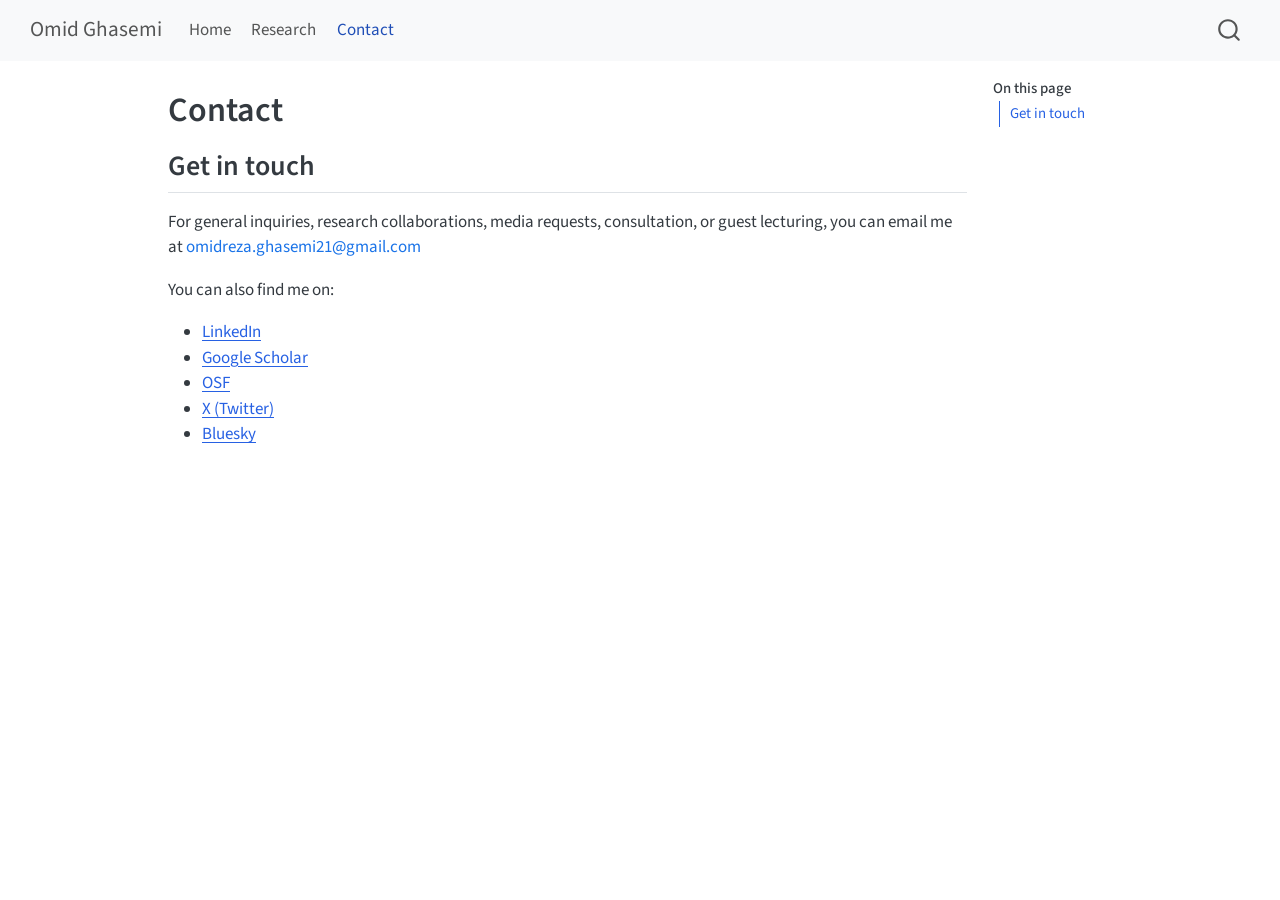
==== docs/contact.html @ 0bf53a9c "more builds" ====
<!DOCTYPE html>
<html xmlns="http://www.w3.org/1999/xhtml" lang="en" xml:lang="en"><head>

<meta charset="utf-8">
<meta name="generator" content="quarto-1.4.555">

<meta name="viewport" content="width=device-width, initial-scale=1.0, user-scalable=yes">


<title>Omid Ghasemi - Contact</title>
<style>
code{white-space: pre-wrap;}
span.smallcaps{font-variant: small-caps;}
div.columns{display: flex; gap: min(4vw, 1.5em);}
div.column{flex: auto; overflow-x: auto;}
div.hanging-indent{margin-left: 1.5em; text-indent: -1.5em;}
ul.task-list{list-style: none;}
ul.task-list li input[type="checkbox"] {
  width: 0.8em;
  margin: 0 0.8em 0.2em -1em; /* quarto-specific, see https://github.com/quarto-dev/quarto-cli/issues/4556 */ 
  vertical-align: middle;
}
</style>


<script src="site_libs/quarto-nav/quarto-nav.js"></script>
<script src="site_libs/quarto-nav/headroom.min.js"></script>
<script src="site_libs/clipboard/clipboard.min.js"></script>
<script src="site_libs/quarto-search/autocomplete.umd.js"></script>
<script src="site_libs/quarto-search/fuse.min.js"></script>
<script src="site_libs/quarto-search/quarto-search.js"></script>
<meta name="quarto:offset" content="./">
<script src="site_libs/quarto-html/quarto.js"></script>
<script src="site_libs/quarto-html/popper.min.js"></script>
<script src="site_libs/quarto-html/tippy.umd.min.js"></script>
<script src="site_libs/quarto-html/anchor.min.js"></script>
<link href="site_libs/quarto-html/tippy.css" rel="stylesheet">
<link href="site_libs/quarto-html/quarto-syntax-highlighting.css" rel="stylesheet" id="quarto-text-highlighting-styles">
<script src="site_libs/bootstrap/bootstrap.min.js"></script>
<link href="site_libs/bootstrap/bootstrap-icons.css" rel="stylesheet">
<link href="site_libs/bootstrap/bootstrap.min.css" rel="stylesheet" id="quarto-bootstrap" data-mode="light">
<script id="quarto-search-options" type="application/json">{
  "location": "navbar",
  "copy-button": false,
  "collapse-after": 3,
  "panel-placement": "end",
  "type": "overlay",
  "limit": 50,
  "keyboard-shortcut": [
    "f",
    "/",
    "s"
  ],
  "show-item-context": false,
  "language": {
    "search-no-results-text": "No results",
    "search-matching-documents-text": "matching documents",
    "search-copy-link-title": "Copy link to search",
    "search-hide-matches-text": "Hide additional matches",
    "search-more-match-text": "more match in this document",
    "search-more-matches-text": "more matches in this document",
    "search-clear-button-title": "Clear",
    "search-text-placeholder": "",
    "search-detached-cancel-button-title": "Cancel",
    "search-submit-button-title": "Submit",
    "search-label": "Search"
  }
}</script>


<link rel="stylesheet" href="styles.css">
</head>

<body class="nav-fixed">

<div id="quarto-search-results"></div>
  <header id="quarto-header" class="headroom fixed-top">
    <nav class="navbar navbar-expand-lg " data-bs-theme="dark">
      <div class="navbar-container container-fluid">
      <div class="navbar-brand-container mx-auto">
    <a class="navbar-brand" href="./index.html">
    <span class="navbar-title">Omid Ghasemi</span>
    </a>
  </div>
            <div id="quarto-search" class="" title="Search"></div>
          <button class="navbar-toggler" type="button" data-bs-toggle="collapse" data-bs-target="#navbarCollapse" aria-controls="navbarCollapse" aria-expanded="false" aria-label="Toggle navigation" onclick="if (window.quartoToggleHeadroom) { window.quartoToggleHeadroom(); }">
  <span class="navbar-toggler-icon"></span>
</button>
          <div class="collapse navbar-collapse" id="navbarCollapse">
            <ul class="navbar-nav navbar-nav-scroll me-auto">
  <li class="nav-item">
    <a class="nav-link" href="./index.html"> 
<span class="menu-text">Home</span></a>
  </li>  
  <li class="nav-item">
    <a class="nav-link" href="./research.html"> 
<span class="menu-text">Research</span></a>
  </li>  
  <li class="nav-item">
    <a class="nav-link active" href="./contact.html" aria-current="page"> 
<span class="menu-text">Contact</span></a>
  </li>  
</ul>
          </div> <!-- /navcollapse -->
          <div class="quarto-navbar-tools">
</div>
      </div> <!-- /container-fluid -->
    </nav>
</header>
<!-- content -->
<div id="quarto-content" class="quarto-container page-columns page-rows-contents page-layout-article page-navbar">
<!-- sidebar -->
<!-- margin-sidebar -->
    <div id="quarto-margin-sidebar" class="sidebar margin-sidebar">
        <nav id="TOC" role="doc-toc" class="toc-active">
    <h2 id="toc-title">On this page</h2>
   
  <ul>
  <li><a href="#get-in-touch" id="toc-get-in-touch" class="nav-link active" data-scroll-target="#get-in-touch">Get in touch</a></li>
  </ul>
</nav>
    </div>
<!-- main -->
<main class="content" id="quarto-document-content">

<header id="title-block-header" class="quarto-title-block default">
<div class="quarto-title">
<h1 class="title">Contact</h1>
</div>



<div class="quarto-title-meta">

    
  
    
  </div>
  


</header>


<section id="get-in-touch" class="level2">
<h2 class="anchored" data-anchor-id="get-in-touch">Get in touch</h2>
<p>For general inquiries, research collaborations, media requests, consultation, or guest lecturing, you can email me at <span class="contact-email"> <a href="mailto:omidreza.ghasemi21@gmail.com" target="_blank"> omidreza.ghasemi21@gmail.com </a> </span></p>
<p>You can also find me on:</p>
<ul>
<li><a href="https://www.linkedin.com/in/omid-ghasemi-a55584338/">LinkedIn</a></li>
<li><a href="https://scholar.google.com.au/citations?user=LyL_5s8AAAAJ&amp;hl=en">Google Scholar</a></li>
<li><a href="https://osf.io/kxf7p/">OSF</a></li>
<li><a href="https://x.com/Omid_Ghasemi21">X (Twitter)</a></li>
<li><a href="https://bsky.app/profile/omidghasemi.bsky.social">Bluesky</a></li>
</ul>


</section>

</main> <!-- /main -->
<script id="quarto-html-after-body" type="application/javascript">
window.document.addEventListener("DOMContentLoaded", function (event) {
  const toggleBodyColorMode = (bsSheetEl) => {
    const mode = bsSheetEl.getAttribute("data-mode");
    const bodyEl = window.document.querySelector("body");
    if (mode === "dark") {
      bodyEl.classList.add("quarto-dark");
      bodyEl.classList.remove("quarto-light");
    } else {
      bodyEl.classList.add("quarto-light");
      bodyEl.classList.remove("quarto-dark");
    }
  }
  const toggleBodyColorPrimary = () => {
    const bsSheetEl = window.document.querySelector("link#quarto-bootstrap");
    if (bsSheetEl) {
      toggleBodyColorMode(bsSheetEl);
    }
  }
  toggleBodyColorPrimary();  
  const icon = "";
  const anchorJS = new window.AnchorJS();
  anchorJS.options = {
    placement: 'right',
    icon: icon
  };
  anchorJS.add('.anchored');
  const isCodeAnnotation = (el) => {
    for (const clz of el.classList) {
      if (clz.startsWith('code-annotation-')) {                     
        return true;
      }
    }
    return false;
  }
  const clipboard = new window.ClipboardJS('.code-copy-button', {
    text: function(trigger) {
      const codeEl = trigger.previousElementSibling.cloneNode(true);
      for (const childEl of codeEl.children) {
        if (isCodeAnnotation(childEl)) {
          childEl.remove();
        }
      }
      return codeEl.innerText;
    }
  });
  clipboard.on('success', function(e) {
    // button target
    const button = e.trigger;
    // don't keep focus
    button.blur();
    // flash "checked"
    button.classList.add('code-copy-button-checked');
    var currentTitle = button.getAttribute("title");
    button.setAttribute("title", "Copied!");
    let tooltip;
    if (window.bootstrap) {
      button.setAttribute("data-bs-toggle", "tooltip");
      button.setAttribute("data-bs-placement", "left");
      button.setAttribute("data-bs-title", "Copied!");
      tooltip = new bootstrap.Tooltip(button, 
        { trigger: "manual", 
          customClass: "code-copy-button-tooltip",
          offset: [0, -8]});
      tooltip.show();    
    }
    setTimeout(function() {
      if (tooltip) {
        tooltip.hide();
        button.removeAttribute("data-bs-title");
        button.removeAttribute("data-bs-toggle");
        button.removeAttribute("data-bs-placement");
      }
      button.setAttribute("title", currentTitle);
      button.classList.remove('code-copy-button-checked');
    }, 1000);
    // clear code selection
    e.clearSelection();
  });
    var localhostRegex = new RegExp(/^(?:http|https):\/\/localhost\:?[0-9]*\//);
    var mailtoRegex = new RegExp(/^mailto:/);
      var filterRegex = new RegExp('/' + window.location.host + '/');
    var isInternal = (href) => {
        return filterRegex.test(href) || localhostRegex.test(href) || mailtoRegex.test(href);
    }
    // Inspect non-navigation links and adorn them if external
 	var links = window.document.querySelectorAll('a[href]:not(.nav-link):not(.navbar-brand):not(.toc-action):not(.sidebar-link):not(.sidebar-item-toggle):not(.pagination-link):not(.no-external):not([aria-hidden]):not(.dropdown-item):not(.quarto-navigation-tool)');
    for (var i=0; i<links.length; i++) {
      const link = links[i];
      if (!isInternal(link.href)) {
        // undo the damage that might have been done by quarto-nav.js in the case of
        // links that we want to consider external
        if (link.dataset.originalHref !== undefined) {
          link.href = link.dataset.originalHref;
        }
      }
    }
  function tippyHover(el, contentFn, onTriggerFn, onUntriggerFn) {
    const config = {
      allowHTML: true,
      maxWidth: 500,
      delay: 100,
      arrow: false,
      appendTo: function(el) {
          return el.parentElement;
      },
      interactive: true,
      interactiveBorder: 10,
      theme: 'quarto',
      placement: 'bottom-start',
    };
    if (contentFn) {
      config.content = contentFn;
    }
    if (onTriggerFn) {
      config.onTrigger = onTriggerFn;
    }
    if (onUntriggerFn) {
      config.onUntrigger = onUntriggerFn;
    }
    window.tippy(el, config); 
  }
  const noterefs = window.document.querySelectorAll('a[role="doc-noteref"]');
  for (var i=0; i<noterefs.length; i++) {
    const ref = noterefs[i];
    tippyHover(ref, function() {
      // use id or data attribute instead here
      let href = ref.getAttribute('data-footnote-href') || ref.getAttribute('href');
      try { href = new URL(href).hash; } catch {}
      const id = href.replace(/^#\/?/, "");
      const note = window.document.getElementById(id);
      if (note) {
        return note.innerHTML;
      } else {
        return "";
      }
    });
  }
  const xrefs = window.document.querySelectorAll('a.quarto-xref');
  const processXRef = (id, note) => {
    // Strip column container classes
    const stripColumnClz = (el) => {
      el.classList.remove("page-full", "page-columns");
      if (el.children) {
        for (const child of el.children) {
          stripColumnClz(child);
        }
      }
    }
    stripColumnClz(note)
    if (id === null || id.startsWith('sec-')) {
      // Special case sections, only their first couple elements
      const container = document.createElement("div");
      if (note.children && note.children.length > 2) {
        container.appendChild(note.children[0].cloneNode(true));
        for (let i = 1; i < note.children.length; i++) {
          const child = note.children[i];
          if (child.tagName === "P" && child.innerText === "") {
            continue;
          } else {
            container.appendChild(child.cloneNode(true));
            break;
          }
        }
        if (window.Quarto?.typesetMath) {
          window.Quarto.typesetMath(container);
        }
        return container.innerHTML
      } else {
        if (window.Quarto?.typesetMath) {
          window.Quarto.typesetMath(note);
        }
        return note.innerHTML;
      }
    } else {
      // Remove any anchor links if they are present
      const anchorLink = note.querySelector('a.anchorjs-link');
      if (anchorLink) {
        anchorLink.remove();
      }
      if (window.Quarto?.typesetMath) {
        window.Quarto.typesetMath(note);
      }
      // TODO in 1.5, we should make sure this works without a callout special case
      if (note.classList.contains("callout")) {
        return note.outerHTML;
      } else {
        return note.innerHTML;
      }
    }
  }
  for (var i=0; i<xrefs.length; i++) {
    const xref = xrefs[i];
    tippyHover(xref, undefined, function(instance) {
      instance.disable();
      let url = xref.getAttribute('href');
      let hash = undefined; 
      if (url.startsWith('#')) {
        hash = url;
      } else {
        try { hash = new URL(url).hash; } catch {}
      }
      if (hash) {
        const id = hash.replace(/^#\/?/, "");
        const note = window.document.getElementById(id);
        if (note !== null) {
          try {
            const html = processXRef(id, note.cloneNode(true));
            instance.setContent(html);
          } finally {
            instance.enable();
            instance.show();
          }
        } else {
          // See if we can fetch this
          fetch(url.split('#')[0])
          .then(res => res.text())
          .then(html => {
            const parser = new DOMParser();
            const htmlDoc = parser.parseFromString(html, "text/html");
            const note = htmlDoc.getElementById(id);
            if (note !== null) {
              const html = processXRef(id, note);
              instance.setContent(html);
            } 
          }).finally(() => {
            instance.enable();
            instance.show();
          });
        }
      } else {
        // See if we can fetch a full url (with no hash to target)
        // This is a special case and we should probably do some content thinning / targeting
        fetch(url)
        .then(res => res.text())
        .then(html => {
          const parser = new DOMParser();
          const htmlDoc = parser.parseFromString(html, "text/html");
          const note = htmlDoc.querySelector('main.content');
          if (note !== null) {
            // This should only happen for chapter cross references
            // (since there is no id in the URL)
            // remove the first header
            if (note.children.length > 0 && note.children[0].tagName === "HEADER") {
              note.children[0].remove();
            }
            const html = processXRef(null, note);
            instance.setContent(html);
          } 
        }).finally(() => {
          instance.enable();
          instance.show();
        });
      }
    }, function(instance) {
    });
  }
      let selectedAnnoteEl;
      const selectorForAnnotation = ( cell, annotation) => {
        let cellAttr = 'data-code-cell="' + cell + '"';
        let lineAttr = 'data-code-annotation="' +  annotation + '"';
        const selector = 'span[' + cellAttr + '][' + lineAttr + ']';
        return selector;
      }
      const selectCodeLines = (annoteEl) => {
        const doc = window.document;
        const targetCell = annoteEl.getAttribute("data-target-cell");
        const targetAnnotation = annoteEl.getAttribute("data-target-annotation");
        const annoteSpan = window.document.querySelector(selectorForAnnotation(targetCell, targetAnnotation));
        const lines = annoteSpan.getAttribute("data-code-lines").split(",");
        const lineIds = lines.map((line) => {
          return targetCell + "-" + line;
        })
        let top = null;
        let height = null;
        let parent = null;
        if (lineIds.length > 0) {
            //compute the position of the single el (top and bottom and make a div)
            const el = window.document.getElementById(lineIds[0]);
            top = el.offsetTop;
            height = el.offsetHeight;
            parent = el.parentElement.parentElement;
          if (lineIds.length > 1) {
            const lastEl = window.document.getElementById(lineIds[lineIds.length - 1]);
            const bottom = lastEl.offsetTop + lastEl.offsetHeight;
            height = bottom - top;
          }
          if (top !== null && height !== null && parent !== null) {
            // cook up a div (if necessary) and position it 
            let div = window.document.getElementById("code-annotation-line-highlight");
            if (div === null) {
              div = window.document.createElement("div");
              div.setAttribute("id", "code-annotation-line-highlight");
              div.style.position = 'absolute';
              parent.appendChild(div);
            }
            div.style.top = top - 2 + "px";
            div.style.height = height + 4 + "px";
            div.style.left = 0;
            let gutterDiv = window.document.getElementById("code-annotation-line-highlight-gutter");
            if (gutterDiv === null) {
              gutterDiv = window.document.createElement("div");
              gutterDiv.setAttribute("id", "code-annotation-line-highlight-gutter");
              gutterDiv.style.position = 'absolute';
              const codeCell = window.document.getElementById(targetCell);
              const gutter = codeCell.querySelector('.code-annotation-gutter');
              gutter.appendChild(gutterDiv);
            }
            gutterDiv.style.top = top - 2 + "px";
            gutterDiv.style.height = height + 4 + "px";
          }
          selectedAnnoteEl = annoteEl;
        }
      };
      const unselectCodeLines = () => {
        const elementsIds = ["code-annotation-line-highlight", "code-annotation-line-highlight-gutter"];
        elementsIds.forEach((elId) => {
          const div = window.document.getElementById(elId);
          if (div) {
            div.remove();
          }
        });
        selectedAnnoteEl = undefined;
      };
        // Handle positioning of the toggle
    window.addEventListener(
      "resize",
      throttle(() => {
        elRect = undefined;
        if (selectedAnnoteEl) {
          selectCodeLines(selectedAnnoteEl);
        }
      }, 10)
    );
    function throttle(fn, ms) {
    let throttle = false;
    let timer;
      return (...args) => {
        if(!throttle) { // first call gets through
            fn.apply(this, args);
            throttle = true;
        } else { // all the others get throttled
            if(timer) clearTimeout(timer); // cancel #2
            timer = setTimeout(() => {
              fn.apply(this, args);
              timer = throttle = false;
            }, ms);
        }
      };
    }
      // Attach click handler to the DT
      const annoteDls = window.document.querySelectorAll('dt[data-target-cell]');
      for (const annoteDlNode of annoteDls) {
        annoteDlNode.addEventListener('click', (event) => {
          const clickedEl = event.target;
          if (clickedEl !== selectedAnnoteEl) {
            unselectCodeLines();
            const activeEl = window.document.querySelector('dt[data-target-cell].code-annotation-active');
            if (activeEl) {
              activeEl.classList.remove('code-annotation-active');
            }
            selectCodeLines(clickedEl);
            clickedEl.classList.add('code-annotation-active');
          } else {
            // Unselect the line
            unselectCodeLines();
            clickedEl.classList.remove('code-annotation-active');
          }
        });
      }
  const findCites = (el) => {
    const parentEl = el.parentElement;
    if (parentEl) {
      const cites = parentEl.dataset.cites;
      if (cites) {
        return {
          el,
          cites: cites.split(' ')
        };
      } else {
        return findCites(el.parentElement)
      }
    } else {
      return undefined;
    }
  };
  var bibliorefs = window.document.querySelectorAll('a[role="doc-biblioref"]');
  for (var i=0; i<bibliorefs.length; i++) {
    const ref = bibliorefs[i];
    const citeInfo = findCites(ref);
    if (citeInfo) {
      tippyHover(citeInfo.el, function() {
        var popup = window.document.createElement('div');
        citeInfo.cites.forEach(function(cite) {
          var citeDiv = window.document.createElement('div');
          citeDiv.classList.add('hanging-indent');
          citeDiv.classList.add('csl-entry');
          var biblioDiv = window.document.getElementById('ref-' + cite);
          if (biblioDiv) {
            citeDiv.innerHTML = biblioDiv.innerHTML;
          }
          popup.appendChild(citeDiv);
        });
        return popup.innerHTML;
      });
    }
  }
});
</script>
</div> <!-- /content -->




</body></html>
---- docs/site_libs/quarto-html/tippy.css ----
.tippy-box[data-animation=fade][data-state=hidden]{opacity:0}[data-tippy-root]{max-width:calc(100vw - 10px)}.tippy-box{position:relative;background-color:#333;color:#fff;border-radius:4px;font-size:14px;line-height:1.4;white-space:normal;outline:0;transition-property:transform,visibility,opacity}.tippy-box[data-placement^=top]>.tippy-arrow{bottom:0}.tippy-box[data-placement^=top]>.tippy-arrow:before{bottom:-7px;left:0;border-width:8px 8px 0;border-top-color:initial;transform-origin:center top}.tippy-box[data-placement^=bottom]>.tippy-arrow{top:0}.tippy-box[data-placement^=bottom]>.tippy-arrow:before{top:-7px;left:0;border-width:0 8px 8px;border-bottom-color:initial;transform-origin:center bottom}.tippy-box[data-placement^=left]>.tippy-arrow{right:0}.tippy-box[data-placement^=left]>.tippy-arrow:before{border-width:8px 0 8px 8px;border-left-color:initial;right:-7px;transform-origin:center left}.tippy-box[data-placement^=right]>.tippy-arrow{left:0}.tippy-box[data-placement^=right]>.tippy-arrow:before{left:-7px;border-width:8px 8px 8px 0;border-right-color:initial;transform-origin:center right}.tippy-box[data-inertia][data-state=visible]{transition-timing-function:cubic-bezier(.54,1.5,.38,1.11)}.tippy-arrow{width:16px;height:16px;color:#333}.tippy-arrow:before{content:"";position:absolute;border-color:transparent;border-style:solid}.tippy-content{position:relative;padding:5px 9px;z-index:1}
---- docs/site_libs/quarto-html/quarto-syntax-highlighting.css ----
/* quarto syntax highlight colors */
:root {
  --quarto-hl-ot-color: #003B4F;
  --quarto-hl-at-color: #657422;
  --quarto-hl-ss-color: #20794D;
  --quarto-hl-an-color: #5E5E5E;
  --quarto-hl-fu-color: #4758AB;
  --quarto-hl-st-color: #20794D;
  --quarto-hl-cf-color: #003B4F;
  --quarto-hl-op-color: #5E5E5E;
  --quarto-hl-er-color: #AD0000;
  --quarto-hl-bn-color: #AD0000;
  --quarto-hl-al-color: #AD0000;
  --quarto-hl-va-color: #111111;
  --quarto-hl-bu-color: inherit;
  --quarto-hl-ex-color: inherit;
  --quarto-hl-pp-color: #AD0000;
  --quarto-hl-in-color: #5E5E5E;
  --quarto-hl-vs-color: #20794D;
  --quarto-hl-wa-color: #5E5E5E;
  --quarto-hl-do-color: #5E5E5E;
  --quarto-hl-im-color: #00769E;
  --quarto-hl-ch-color: #20794D;
  --quarto-hl-dt-color: #AD0000;
  --quarto-hl-fl-color: #AD0000;
  --quarto-hl-co-color: #5E5E5E;
  --quarto-hl-cv-color: #5E5E5E;
  --quarto-hl-cn-color: #8f5902;
  --quarto-hl-sc-color: #5E5E5E;
  --quarto-hl-dv-color: #AD0000;
  --quarto-hl-kw-color: #003B4F;
}

/* other quarto variables */
:root {
  --quarto-font-monospace: SFMono-Regular, Menlo, Monaco, Consolas, "Liberation Mono", "Courier New", monospace;
}

pre > code.sourceCode > span {
  color: #003B4F;
}

code span {
  color: #003B4F;
}

code.sourceCode > span {
  color: #003B4F;
}

div.sourceCode,
div.sourceCode pre.sourceCode {
  color: #003B4F;
}

code span.ot {
  color: #003B4F;
  font-style: inherit;
}

code span.at {
  color: #657422;
  font-style: inherit;
}

code span.ss {
  color: #20794D;
  font-style: inherit;
}

code span.an {
  color: #5E5E5E;
  font-style: inherit;
}

code span.fu {
  color: #4758AB;
  font-style: inherit;
}

code span.st {
  color: #20794D;
  font-style: inherit;
}

code span.cf {
  color: #003B4F;
  font-style: inherit;
}

code span.op {
  color: #5E5E5E;
  font-style: inherit;
}

code span.er {
  color: #AD0000;
  font-style: inherit;
}

code span.bn {
  color: #AD0000;
  font-style: inherit;
}

code span.al {
  color: #AD0000;
  font-style: inherit;
}

code span.va {
  color: #111111;
  font-style: inherit;
}

code span.bu {
  font-style: inherit;
}

code span.ex {
  font-style: inherit;
}

code span.pp {
  color: #AD0000;
  font-style: inherit;
}

code span.in {
  color: #5E5E5E;
  font-style: inherit;
}

code span.vs {
  color: #20794D;
  font-style: inherit;
}

code span.wa {
  color: #5E5E5E;
  font-style: italic;
}

code span.do {
  color: #5E5E5E;
  font-style: italic;
}

code span.im {
  color: #00769E;
  font-style: inherit;
}

code span.ch {
  color: #20794D;
  font-style: inherit;
}

code span.dt {
  color: #AD0000;
  font-style: inherit;
}

code span.fl {
  color: #AD0000;
  font-style: inherit;
}

code span.co {
  color: #5E5E5E;
  font-style: inherit;
}

code span.cv {
  color: #5E5E5E;
  font-style: italic;
}

code span.cn {
  color: #8f5902;
  font-style: inherit;
}

code span.sc {
  color: #5E5E5E;
  font-style: inherit;
}

code span.dv {
  color: #AD0000;
  font-style: inherit;
}

code span.kw {
  color: #003B4F;
  font-style: inherit;
}

.prevent-inlining {
  content: "</";
}

/*# sourceMappingURL=debc5d5d77c3f9108843748ff7464032.css.map */
---- docs/styles.css ----
.quarto-title-block .subtitle {
  text-align: center;
}

.contact-email a {
  color: #1a73e8;  /* nice academic blue */
  text-decoration: none;
}

.contact-email a:hover {
  text-decoration: underline;
}

/* for the line below the title
@keyframes revealLine {
  from {
    width: 0;
  }
  to {
    width: 100%;
  }
}

.quarto-title-block::after {
  content: "";
  display: block;
  height: 1px;
  width: 0;
  margin: 20px auto;
  background: black;
  animation: revealLine 1s ease-out forwards;
}

*/
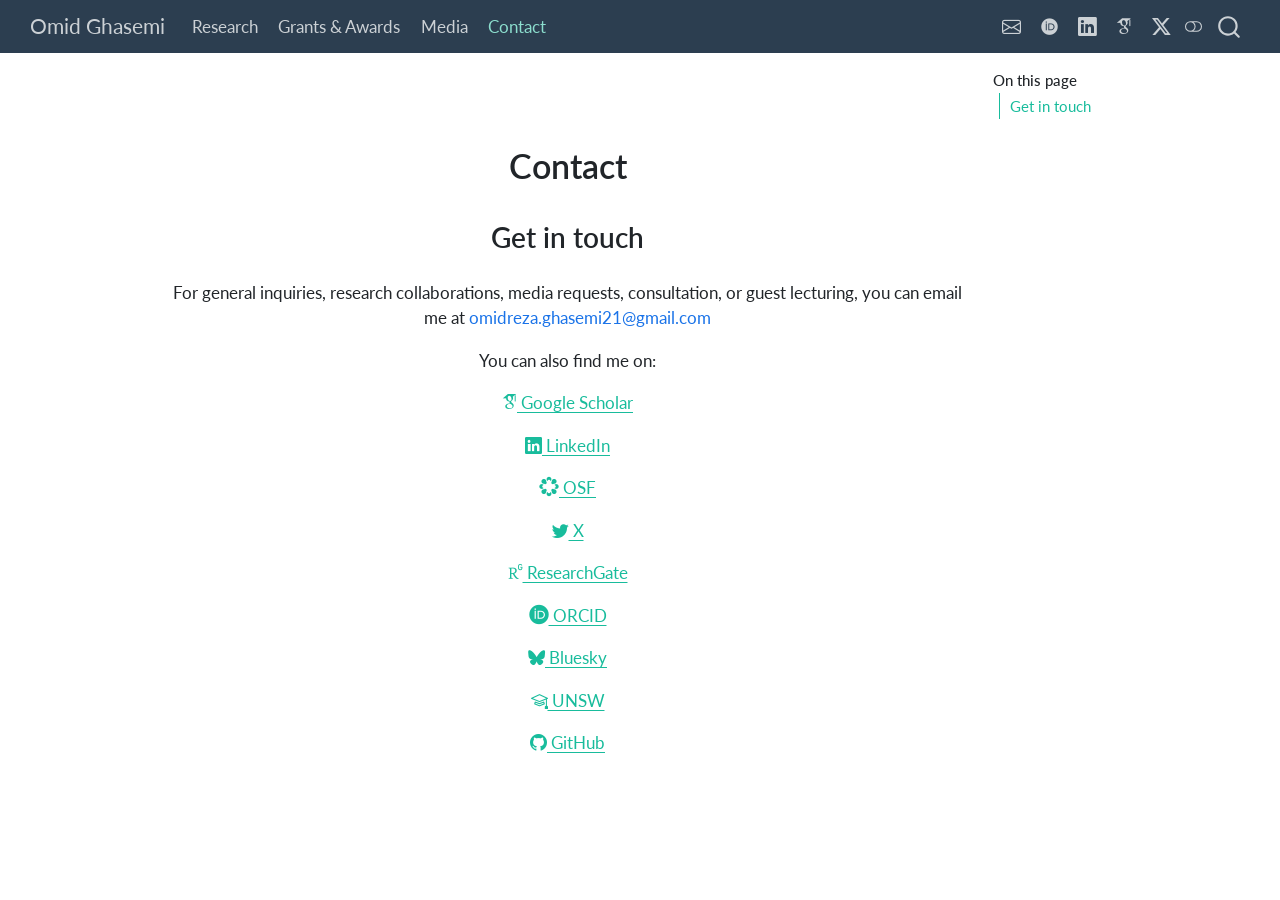
==== commit d91cf32c: "first build" ====
--- a/docs/contact.html
+++ b/docs/contact.html
@@ -30,15 +30,21 @@
 <script src="site_libs/quarto-search/fuse.min.js"></script>
 <script src="site_libs/quarto-search/quarto-search.js"></script>
 <meta name="quarto:offset" content="./">
+<link href="./images/icons/favicon.png" rel="icon" type="image/png">
 <script src="site_libs/quarto-html/quarto.js"></script>
 <script src="site_libs/quarto-html/popper.min.js"></script>
 <script src="site_libs/quarto-html/tippy.umd.min.js"></script>
-<script src="site_libs/quarto-html/anchor.min.js"></script>
 <link href="site_libs/quarto-html/tippy.css" rel="stylesheet">
-<link href="site_libs/quarto-html/quarto-syntax-highlighting.css" rel="stylesheet" id="quarto-text-highlighting-styles">
+<link href="site_libs/quarto-html/quarto-syntax-highlighting.css" rel="stylesheet" class="quarto-color-scheme" id="quarto-text-highlighting-styles">
+<link href="site_libs/quarto-html/quarto-syntax-highlighting-dark.css" rel="prefetch" class="quarto-color-scheme quarto-color-alternate" id="quarto-text-highlighting-styles">
 <script src="site_libs/bootstrap/bootstrap.min.js"></script>
 <link href="site_libs/bootstrap/bootstrap-icons.css" rel="stylesheet">
-<link href="site_libs/bootstrap/bootstrap.min.css" rel="stylesheet" id="quarto-bootstrap" data-mode="light">
+<link href="site_libs/bootstrap/bootstrap.min.css" rel="stylesheet" class="quarto-color-scheme" id="quarto-bootstrap" data-mode="light">
+<link href="site_libs/bootstrap/bootstrap-dark.min.css" rel="prefetch" class="quarto-color-scheme quarto-color-alternate" id="quarto-bootstrap" data-mode="dark">
+<link href="site_libs/quarto-contrib/fontawesome6-6.7.2/all.min.css" rel="stylesheet">
+<link href="site_libs/quarto-contrib/fontawesome6-6.7.2/latex-fontsize.css" rel="stylesheet">
+<link href="site_libs/quarto-contrib/academicons-1.9.4/all.css" rel="stylesheet">
+<link href="site_libs/quarto-contrib/academicons-1.9.4/size.css" rel="stylesheet">
 <script id="quarto-search-options" type="application/json">{
   "location": "navbar",
   "copy-button": false,
@@ -66,6 +72,15 @@
     "search-label": "Search"
   }
 }</script>
+<script async="" src="https://www.googletagmanager.com/gtag/js?id=G-4R2R0VNNTY"></script>
+
+<script type="text/javascript">
+
+window.dataLayer = window.dataLayer || [];
+function gtag(){dataLayer.push(arguments);}
+gtag('js', new Date());
+gtag('config', 'G-4R2R0VNNTY', { 'anonymize_ip': true});
+</script>
 
 
 <link rel="stylesheet" href="styles.css">
@@ -89,20 +104,50 @@
           <div class="collapse navbar-collapse" id="navbarCollapse">
             <ul class="navbar-nav navbar-nav-scroll me-auto">
   <li class="nav-item">
-    <a class="nav-link" href="./index.html"> 
-<span class="menu-text">Home</span></a>
-  </li>  
-  <li class="nav-item">
     <a class="nav-link" href="./research.html"> 
 <span class="menu-text">Research</span></a>
+  </li>  
+  <li class="nav-item">
+    <a class="nav-link" href="./grants.html"> 
+<span class="menu-text">Grants &amp; Awards</span></a>
+  </li>  
+  <li class="nav-item">
+    <a class="nav-link" href="./media.html"> 
+<span class="menu-text">Media</span></a>
   </li>  
   <li class="nav-item">
     <a class="nav-link active" href="./contact.html" aria-current="page"> 
 <span class="menu-text">Contact</span></a>
   </li>  
 </ul>
+            <ul class="navbar-nav navbar-nav-scroll ms-auto">
+  <li class="nav-item compact">
+    <a class="nav-link" href="mailto:omidreza.ghasemi21@gmail.com" target="_blank"> <i class="bi bi-envelope" role="img">
+</i> 
+<span class="menu-text"></span></a>
+  </li>  
+  <li class="nav-item">
+    <a class="nav-link" href="https://orcid.org/0000-0001-7511-5580" target="_blank"> 
+<span class="menu-text"><i class="ai  ai-orcid" aria-label="orcid"></i></span></a>
+  </li>  
+  <li class="nav-item compact">
+    <a class="nav-link" href="https://www.linkedin.com/in/omid-ghasemi-a55584338/" target="_blank"> <i class="bi bi-linkedin" role="img">
+</i> 
+<span class="menu-text"></span></a>
+  </li>  
+  <li class="nav-item">
+    <a class="nav-link" href="https://scholar.google.com.au/citations?user=LyL_5s8AAAAJ&amp;hl=en" target="_blank"> 
+<span class="menu-text"><i class="ai  ai-google-scholar ai-lg" aria-label="google-scholar"></i></span></a>
+  </li>  
+  <li class="nav-item compact">
+    <a class="nav-link" href="https://x.com/Omid_Ghasemi21" target="_blank"> <i class="bi bi-twitter-x" role="img">
+</i> 
+<span class="menu-text"></span></a>
+  </li>  
+</ul>
           </div> <!-- /navcollapse -->
           <div class="quarto-navbar-tools">
+  <a href="" class="quarto-color-scheme-toggle quarto-navigation-tool  px-1" onclick="window.quartoToggleColorScheme(); return false;" title="Toggle dark mode"><i class="bi"></i></a>
 </div>
       </div> <!-- /container-fluid -->
     </nav>
@@ -114,50 +159,48 @@
     <div id="quarto-margin-sidebar" class="sidebar margin-sidebar">
         <nav id="TOC" role="doc-toc" class="toc-active">
     <h2 id="toc-title">On this page</h2>
-   
   <ul>
   <li><a href="#get-in-touch" id="toc-get-in-touch" class="nav-link active" data-scroll-target="#get-in-touch">Get in touch</a></li>
   </ul>
 </nav>
     </div>
 <!-- main -->
-<main class="content" id="quarto-document-content">
-
-<header id="title-block-header" class="quarto-title-block default">
+<div class="quarto-about-jolla content">
+ <header id="title-block-header" class="quarto-title-block default">
 <div class="quarto-title">
 <h1 class="title">Contact</h1>
 </div>
-
-
-
 <div class="quarto-title-meta">
-
-    
-  
-    
   </div>
-  
-
-
-</header>
-
+</header><main class="content" id="quarto-document-content">
 
 <section id="get-in-touch" class="level2">
-<h2 class="anchored" data-anchor-id="get-in-touch">Get in touch</h2>
-<p>For general inquiries, research collaborations, media requests, consultation, or guest lecturing, you can email me at <span class="contact-email"> <a href="mailto:omidreza.ghasemi21@gmail.com" target="_blank"> omidreza.ghasemi21@gmail.com </a> </span></p>
+<h2 data-anchor-id="get-in-touch">Get in touch</h2>
+<p>For general inquiries, research collaborations, media requests, consultation, or guest lecturing, you can email me at <span class="contact-email"> <a href="mailto:omidreza.ghasemi21@gmail.com"> omidreza.ghasemi21@gmail.com </a> </span></p>
 <p>You can also find me on:</p>
-<ul>
-<li><a href="https://www.linkedin.com/in/omid-ghasemi-a55584338/">LinkedIn</a></li>
-<li><a href="https://scholar.google.com.au/citations?user=LyL_5s8AAAAJ&amp;hl=en">Google Scholar</a></li>
-<li><a href="https://osf.io/kxf7p/">OSF</a></li>
-<li><a href="https://x.com/Omid_Ghasemi21">X (Twitter)</a></li>
-<li><a href="https://bsky.app/profile/omidghasemi.bsky.social">Bluesky</a></li>
-</ul>
+<div class="contact-links">
+<p><a href="https://scholar.google.com.au/citations?user=LyL_5s8AAAAJ&amp;hl=en" target="_blank"> <i class="ai ai-google-scholar" style="font-size:1.2em;"></i> Google Scholar </a></p>
+<p><a href="https://www.linkedin.com/in/omid-ghasemi-a55584338/" target="_blank"> <i class="bi bi-linkedin"></i> LinkedIn </a></p>
+<p><a href="https://osf.io/kxf7p/" target="_blank"> <i class="ai ai-osf" style="font-size:1.2em;"></i> OSF </a></p>
+<p><a href="https://x.com/Omid_Ghasemi21" target="_blank"> <i class="bi bi-twitter"></i> X </a></p>
+<p><a href="https://www.researchgate.net/profile/Omid-Ghasemi-5?ev=hdr_xprf" target="_blank"> <i class="ai ai-researchgate" style="font-size:1.2em;"></i> ResearchGate </a></p>
+<p><a href="https://orcid.org/0000-0001-7511-5580" target="_blank"> <i class="ai ai-orcid" style="font-size:1.2em;"></i> ORCID </a></p>
+<p><a href="https://bsky.app/profile/omidghasemi.bsky.social" target="_blank"> <i class="fa-brands fa-bluesky" aria-label="bluesky"></i> Bluesky </a></p>
+<p><a href="https://www.unsw.edu.au/staff/omid-ghasemi" target="_blank"> <i class="bi bi-mortarboard"></i> UNSW </a></p>
+<p><a href="https://github.com/OmidGhasemi21" target="_blank"> <i class="bi bi-github"></i> GitHub </a></p>
+</div>
+<!--
+- <i class="bi bi-linkedin"></i> [LinkedIn](https://www.linkedin.com/in/omid-ghasemi-a55584338/)
+- <i class="bi bi-google"></i> [Google Scholar](https://scholar.google.com.au/citations?user=LyL_5s8AAAAJ&hl=en)
+- <i class="bi bi-globe"></i> [OSF](https://osf.io/kxf7p/)
+- <i class="bi bi-twitter-x"></i> [X (Twitter)](https://x.com/Omid_Ghasemi21)
+-->
 
 
 </section>
-
-</main> <!-- /main -->
+</main>  
+</div>
+ <!-- /main -->
 <script id="quarto-html-after-body" type="application/javascript">
 window.document.addEventListener("DOMContentLoaded", function (event) {
   const toggleBodyColorMode = (bsSheetEl) => {
@@ -178,13 +221,150 @@
     }
   }
   toggleBodyColorPrimary();  
-  const icon = "";
-  const anchorJS = new window.AnchorJS();
-  anchorJS.options = {
-    placement: 'right',
-    icon: icon
+  const disableStylesheet = (stylesheets) => {
+    for (let i=0; i < stylesheets.length; i++) {
+      const stylesheet = stylesheets[i];
+      stylesheet.rel = 'prefetch';
+    }
+  }
+  const enableStylesheet = (stylesheets) => {
+    for (let i=0; i < stylesheets.length; i++) {
+      const stylesheet = stylesheets[i];
+      stylesheet.rel = 'stylesheet';
+    }
+  }
+  const manageTransitions = (selector, allowTransitions) => {
+    const els = window.document.querySelectorAll(selector);
+    for (let i=0; i < els.length; i++) {
+      const el = els[i];
+      if (allowTransitions) {
+        el.classList.remove('notransition');
+      } else {
+        el.classList.add('notransition');
+      }
+    }
+  }
+  const toggleGiscusIfUsed = (isAlternate, darkModeDefault) => {
+    const baseTheme = document.querySelector('#giscus-base-theme')?.value ?? 'light';
+    const alternateTheme = document.querySelector('#giscus-alt-theme')?.value ?? 'dark';
+    let newTheme = '';
+    if(darkModeDefault) {
+      newTheme = isAlternate ? baseTheme : alternateTheme;
+    } else {
+      newTheme = isAlternate ? alternateTheme : baseTheme;
+    }
+    const changeGiscusTheme = () => {
+      // From: https://github.com/giscus/giscus/issues/336
+      const sendMessage = (message) => {
+        const iframe = document.querySelector('iframe.giscus-frame');
+        if (!iframe) return;
+        iframe.contentWindow.postMessage({ giscus: message }, 'https://giscus.app');
+      }
+      sendMessage({
+        setConfig: {
+          theme: newTheme
+        }
+      });
+    }
+    const isGiscussLoaded = window.document.querySelector('iframe.giscus-frame') !== null;
+    if (isGiscussLoaded) {
+      changeGiscusTheme();
+    }
+  }
+  const toggleColorMode = (alternate) => {
+    // Switch the stylesheets
+    const alternateStylesheets = window.document.querySelectorAll('link.quarto-color-scheme.quarto-color-alternate');
+    manageTransitions('#quarto-margin-sidebar .nav-link', false);
+    if (alternate) {
+      enableStylesheet(alternateStylesheets);
+      for (const sheetNode of alternateStylesheets) {
+        if (sheetNode.id === "quarto-bootstrap") {
+          toggleBodyColorMode(sheetNode);
+        }
+      }
+    } else {
+      disableStylesheet(alternateStylesheets);
+      toggleBodyColorPrimary();
+    }
+    manageTransitions('#quarto-margin-sidebar .nav-link', true);
+    // Switch the toggles
+    const toggles = window.document.querySelectorAll('.quarto-color-scheme-toggle');
+    for (let i=0; i < toggles.length; i++) {
+      const toggle = toggles[i];
+      if (toggle) {
+        if (alternate) {
+          toggle.classList.add("alternate");     
+        } else {
+          toggle.classList.remove("alternate");
+        }
+      }
+    }
+    // Hack to workaround the fact that safari doesn't
+    // properly recolor the scrollbar when toggling (#1455)
+    if (navigator.userAgent.indexOf('Safari') > 0 && navigator.userAgent.indexOf('Chrome') == -1) {
+      manageTransitions("body", false);
+      window.scrollTo(0, 1);
+      setTimeout(() => {
+        window.scrollTo(0, 0);
+        manageTransitions("body", true);
+      }, 40);  
+    }
+  }
+  const isFileUrl = () => { 
+    return window.location.protocol === 'file:';
+  }
+  const hasAlternateSentinel = () => {  
+    let styleSentinel = getColorSchemeSentinel();
+    if (styleSentinel !== null) {
+      return styleSentinel === "alternate";
+    } else {
+      return false;
+    }
+  }
+  const setStyleSentinel = (alternate) => {
+    const value = alternate ? "alternate" : "default";
+    if (!isFileUrl()) {
+      window.localStorage.setItem("quarto-color-scheme", value);
+    } else {
+      localAlternateSentinel = value;
+    }
+  }
+  const getColorSchemeSentinel = () => {
+    if (!isFileUrl()) {
+      const storageValue = window.localStorage.getItem("quarto-color-scheme");
+      return storageValue != null ? storageValue : localAlternateSentinel;
+    } else {
+      return localAlternateSentinel;
+    }
+  }
+  const darkModeDefault = false;
+  let localAlternateSentinel = darkModeDefault ? 'alternate' : 'default';
+  // Dark / light mode switch
+  window.quartoToggleColorScheme = () => {
+    // Read the current dark / light value 
+    let toAlternate = !hasAlternateSentinel();
+    toggleColorMode(toAlternate);
+    setStyleSentinel(toAlternate);
+    toggleGiscusIfUsed(toAlternate, darkModeDefault);
   };
-  anchorJS.add('.anchored');
+  // Ensure there is a toggle, if there isn't float one in the top right
+  if (window.document.querySelector('.quarto-color-scheme-toggle') === null) {
+    const a = window.document.createElement('a');
+    a.classList.add('top-right');
+    a.classList.add('quarto-color-scheme-toggle');
+    a.href = "";
+    a.onclick = function() { try { window.quartoToggleColorScheme(); } catch {} return false; };
+    const i = window.document.createElement("i");
+    i.classList.add('bi');
+    a.appendChild(i);
+    window.document.body.appendChild(a);
+  }
+  // Switch to dark mode if need be
+  if (hasAlternateSentinel()) {
+    toggleColorMode(true);
+  } else {
+    toggleColorMode(false);
+  }
   const isCodeAnnotation = (el) => {
     for (const clz of el.classList) {
       if (clz.startsWith('code-annotation-')) {                     
--- a/docs/site_libs/quarto-html/quarto-syntax-highlighting-dark.css
+++ b/docs/site_libs/quarto-html/quarto-syntax-highlighting-dark.css
@@ -0,0 +1,189 @@
+/* quarto syntax highlight colors */
+:root {
+  --quarto-hl-al-color: #f07178;
+  --quarto-hl-an-color: #d4d0ab;
+  --quarto-hl-at-color: #00e0e0;
+  --quarto-hl-bn-color: #d4d0ab;
+  --quarto-hl-bu-color: #abe338;
+  --quarto-hl-ch-color: #abe338;
+  --quarto-hl-co-color: #f8f8f2;
+  --quarto-hl-cv-color: #ffd700;
+  --quarto-hl-cn-color: #ffd700;
+  --quarto-hl-cf-color: #ffa07a;
+  --quarto-hl-dt-color: #ffa07a;
+  --quarto-hl-dv-color: #d4d0ab;
+  --quarto-hl-do-color: #f8f8f2;
+  --quarto-hl-er-color: #f07178;
+  --quarto-hl-ex-color: #00e0e0;
+  --quarto-hl-fl-color: #d4d0ab;
+  --quarto-hl-fu-color: #ffa07a;
+  --quarto-hl-im-color: #abe338;
+  --quarto-hl-in-color: #d4d0ab;
+  --quarto-hl-kw-color: #ffa07a;
+  --quarto-hl-op-color: #ffa07a;
+  --quarto-hl-ot-color: #00e0e0;
+  --quarto-hl-pp-color: #dcc6e0;
+  --quarto-hl-re-color: #00e0e0;
+  --quarto-hl-sc-color: #abe338;
+  --quarto-hl-ss-color: #abe338;
+  --quarto-hl-st-color: #abe338;
+  --quarto-hl-va-color: #00e0e0;
+  --quarto-hl-vs-color: #abe338;
+  --quarto-hl-wa-color: #dcc6e0;
+}
+
+/* other quarto variables */
+:root {
+  --quarto-font-monospace: SFMono-Regular, Menlo, Monaco, Consolas, "Liberation Mono", "Courier New", monospace;
+}
+
+code span.al {
+  background-color: #2a0f15;
+  font-weight: bold;
+  color: #f07178;
+}
+
+code span.an {
+  color: #d4d0ab;
+}
+
+code span.at {
+  color: #00e0e0;
+}
+
+code span.bn {
+  color: #d4d0ab;
+}
+
+code span.bu {
+  color: #abe338;
+}
+
+code span.ch {
+  color: #abe338;
+}
+
+code span.co {
+  font-style: italic;
+  color: #f8f8f2;
+}
+
+code span.cv {
+  color: #ffd700;
+}
+
+code span.cn {
+  color: #ffd700;
+}
+
+code span.cf {
+  font-weight: bold;
+  color: #ffa07a;
+}
+
+code span.dt {
+  color: #ffa07a;
+}
+
+code span.dv {
+  color: #d4d0ab;
+}
+
+code span.do {
+  color: #f8f8f2;
+}
+
+code span.er {
+  color: #f07178;
+  text-decoration: underline;
+}
+
+code span.ex {
+  font-weight: bold;
+  color: #00e0e0;
+}
+
+code span.fl {
+  color: #d4d0ab;
+}
+
+code span.fu {
+  color: #ffa07a;
+}
+
+code span.im {
+  color: #abe338;
+}
+
+code span.in {
+  color: #d4d0ab;
+}
+
+code span.kw {
+  font-weight: bold;
+  color: #ffa07a;
+}
+
+pre > code.sourceCode > span {
+  color: #f8f8f2;
+}
+
+code span {
+  color: #f8f8f2;
+}
+
+code.sourceCode > span {
+  color: #f8f8f2;
+}
+
+div.sourceCode,
+div.sourceCode pre.sourceCode {
+  color: #f8f8f2;
+}
+
+code span.op {
+  color: #ffa07a;
+}
+
+code span.ot {
+  color: #00e0e0;
+}
+
+code span.pp {
+  color: #dcc6e0;
+}
+
+code span.re {
+  background-color: #f8f8f2;
+  color: #00e0e0;
+}
+
+code span.sc {
+  color: #abe338;
+}
+
+code span.ss {
+  color: #abe338;
+}
+
+code span.st {
+  color: #abe338;
+}
+
+code span.va {
+  color: #00e0e0;
+}
+
+code span.vs {
+  color: #abe338;
+}
+
+code span.wa {
+  color: #dcc6e0;
+}
+
+.prevent-inlining {
+  content: "</";
+}
+
+/*# sourceMappingURL=935a306eefa94366c21e1a970dddb765.css.map */
--- a/docs/site_libs/quarto-contrib/fontawesome6-6.7.2/latex-fontsize.css
+++ b/docs/site_libs/quarto-contrib/fontawesome6-6.7.2/latex-fontsize.css
@@ -0,0 +1,30 @@
+.fa-tiny {
+  font-size: 0.5em;
+}
+.fa-scriptsize {
+  font-size: 0.7em;
+}
+.fa-footnotesize {
+  font-size: 0.8em;
+}
+.fa-small {
+  font-size: 0.9em;
+}
+.fa-normalsize {
+  font-size: 1em;
+}
+.fa-large {
+  font-size: 1.2em;
+}
+.fa-Large {
+  font-size: 1.5em;
+}
+.fa-LARGE {
+  font-size: 1.75em;
+}
+.fa-huge {
+  font-size: 2em;
+}
+.fa-Huge {
+  font-size: 2.5em;
+}
--- a/docs/site_libs/quarto-contrib/academicons-1.9.4/all.css
+++ b/docs/site_libs/quarto-contrib/academicons-1.9.4/all.css
@@ -0,0 +1,738 @@
+/*
+ *  Academicons 1.9.4 by James Walsh (https://github.com/jpswalsh) and Katja Bercic (https://github.com/katjabercic)
+ *  Fonts generated using FontForge - https://fontforge.org
+ *  Square icons designed to be used alongside Font Awesome square icons - https://fortawesome.github.io/Font-Awesome/
+ *  Licenses - Font: SIL OFL 1.1, CSS: MIT License
+ */
+@font-face {
+  font-family: 'Academicons';
+  font-style: normal;
+  font-weight: 400;
+  font-display: block;
+  src: url('1e21o67/academicons.eot');
+  src: url('1e21o67/academicons.eot') format('embedded-opentype'),
+    url('1e21o67/academicons.ttf') format('truetype'),
+    url('1e21o67/academicons.woff') format('woff'),
+    url('1e21o67/academicons.svg') format('svg');
+}
+
+.ai {
+  font-family: 'Academicons';
+  font-weight: 400;
+  -moz-osx-font-smoothing: grayscale;
+  -webkit-font-smoothing: antialiased;
+  display: inline-block;
+  font-style: normal;
+  font-variant: normal;
+  text-rendering: auto;
+  line-height: 1;
+}
+
+.ai-academia:before {
+  content: "\e9af";
+}
+
+.ai-academia-square:before {
+  content: "\e93d";
+}
+
+.ai-acclaim:before {
+  content: "\e92e";
+}
+
+.ai-acclaim-square:before {
+  content: "\e93a";
+}
+
+.ai-acm:before {
+  content: "\e93c";
+}
+
+.ai-acm-square:before {
+  content: "\e95d";
+}
+
+.ai-acmdl:before {
+  content: "\e96a";
+}
+
+.ai-acmdl-square:before {
+  content: "\e9d3";
+}
+
+.ai-ads:before {
+  content: "\e9cb";
+}
+
+.ai-ads-square:before {
+  content: "\e94a";
+}
+
+.ai-africarxiv:before {
+  content: "\e91b";
+}
+
+.ai-africarxiv-square:before {
+  content: "\e90b";
+}
+
+.ai-archive:before {
+  content: "\e955";
+}
+
+.ai-archive-square:before {
+  content: "\e956";
+}
+
+.ai-arxiv:before {
+  content: "\e974";
+}
+
+.ai-arxiv-square:before {
+  content: "\e9a6";
+}
+
+.ai-biorxiv:before {
+  content: "\e9a2";
+}
+
+.ai-biorxiv-square:before {
+  content: "\e98b";
+}
+
+.ai-ceur:before {
+  content: "\e96d";
+}
+
+.ai-ceur-square:before {
+  content: "\e92f";
+}
+
+.ai-ciencia-vitae:before {
+  content: "\e912";
+}
+
+.ai-ciencia-vitae-square:before {
+  content: "\e913";
+}
+
+.ai-clarivate:before {
+  content: "\e924";
+}
+
+.ai-clarivate-square:before {
+  content: "\e925";
+}
+
+.ai-closed-access:before {
+  content: "\e942";
+}
+
+.ai-closed-access-square:before {
+  content: "\e943";
+}
+
+.ai-conversation:before {
+  content: "\e94c";
+}
+
+.ai-conversation-square:before {
+  content: "\e915";
+}
+
+.ai-coursera:before {
+  content: "\e95f";
+}
+
+.ai-coursera-square:before {
+  content: "\e97f";
+}
+
+.ai-crossref:before {
+  content: "\e918";
+}
+
+.ai-crossref-square:before {
+  content: "\e919";
+}
+
+.ai-cv:before {
+  content: "\e9a5";
+}
+
+.ai-cv-square:before {
+  content: "\e90a";
+}
+
+.ai-datacite:before {
+  content: "\e91c";
+}
+
+.ai-datacite-square:before {
+  content: "\e91d";
+}
+
+.ai-dataverse:before {
+  content: "\e9f7";
+}
+
+.ai-dataverse-square:before {
+  content: "\e9e4";
+}
+
+.ai-dblp:before {
+  content: "\e94f";
+}
+
+.ai-dblp-square:before {
+  content: "\e93f";
+}
+
+.ai-depsy:before {
+  content: "\e97a";
+}
+
+.ai-depsy-square:before {
+  content: "\e94b";
+}
+
+.ai-doi:before {
+  content: "\e97e";
+}
+
+.ai-doi-square:before {
+  content: "\e98f";
+}
+
+.ai-dryad:before {
+  content: "\e97c";
+}
+
+.ai-dryad-square:before {
+  content: "\e98c";
+}
+
+.ai-elsevier:before {
+  content: "\e961";
+}
+
+.ai-elsevier-square:before {
+  content: "\e910";
+}
+
+.ai-figshare:before {
+  content: "\e981";
+}
+
+.ai-figshare-square:before {
+  content: "\e9e7";
+}
+
+.ai-google-scholar:before {
+  content: "\e9d4";
+}
+
+.ai-google-scholar-square:before {
+  content: "\e9f9";
+}
+
+.ai-hal:before {
+  content: "\e92c";
+}
+
+.ai-hal-square:before {
+  content: "\e92d";
+}
+
+.ai-hypothesis:before {
+  content: "\e95a";
+}
+
+.ai-hypothesis-square:before {
+  content: "\e95b";
+}
+
+.ai-ideas-repec:before {
+  content: "\e9ed";
+}
+
+.ai-ideas-repec-square:before {
+  content: "\e9f8";
+}
+
+.ai-ieee:before {
+  content: "\e929";
+}
+
+.ai-ieee-square:before {
+  content: "\e9b9";
+}
+
+.ai-impactstory:before {
+  content: "\e9cf";
+}
+
+.ai-impactstory-square:before {
+  content: "\e9aa";
+}
+
+.ai-inaturalist:before {
+  content: "\e900";
+}
+
+.ai-inaturalist-square:before {
+  content: "\e901";
+}
+
+.ai-inpn:before {
+  content: "\e902";
+}
+
+.ai-inpn-square:before {
+  content: "\e903";
+}
+
+.ai-inspire:before {
+  content: "\e9e9";
+}
+
+.ai-inspire-square:before {
+  content: "\e9fe";
+}
+
+.ai-isidore:before {
+  content: "\e936";
+}
+
+.ai-isidore-square:before {
+  content: "\e954";
+}
+
+.ai-isni:before {
+  content: "\e957";
+}
+
+.ai-isni-square:before {
+  content: "\e958";
+}
+
+.ai-jstor:before {
+  content: "\e938";
+}
+
+.ai-jstor-square:before {
+  content: "\e944";
+}
+
+.ai-lattes:before {
+  content: "\e9b3";
+}
+
+.ai-lattes-square:before {
+  content: "\e99c";
+}
+
+.ai-mathoverflow:before {
+  content: "\e9f6";
+}
+
+.ai-mathoverflow-square:before {
+  content: "\e97b";
+}
+
+.ai-mendeley:before {
+  content: "\e9f0";
+}
+
+.ai-mendeley-square:before {
+  content: "\e9f3";
+}
+
+.ai-moodle:before {
+  content: "\e907";
+}
+
+.ai-moodle-square:before {
+  content: "\e908";
+}
+
+.ai-mtmt:before {
+  content: "\e950";
+}
+
+.ai-mtmt-square:before {
+  content: "\e951";
+}
+
+.ai-nakala:before {
+  content: "\e940";
+}
+
+.ai-nakala-square:before {
+  content: "\e941";
+}
+
+.ai-obp:before {
+  content: "\e92a";
+}
+
+.ai-obp-square:before {
+  content: "\e92b";
+}
+
+.ai-open-access:before {
+  content: "\e939";
+}
+
+.ai-open-access-square:before {
+  content: "\e9f4";
+}
+
+.ai-open-data:before {
+  content: "\e966";
+}
+
+.ai-open-data-square:before {
+  content: "\e967";
+}
+
+.ai-open-materials:before {
+  content: "\e968";
+}
+
+.ai-open-materials-square:before {
+  content: "\e969";
+}
+
+.ai-openedition:before {
+  content: "\e946";
+}
+
+.ai-openedition-square:before {
+  content: "\e947";
+}
+
+.ai-orcid:before {
+  content: "\e9d9";
+}
+
+.ai-orcid-square:before {
+  content: "\e9c3";
+}
+
+.ai-osf:before {
+  content: "\e9ef";
+}
+
+.ai-osf-square:before {
+  content: "\e931";
+}
+
+.ai-overleaf:before {
+  content: "\e914";
+}
+
+.ai-overleaf-square:before {
+  content: "\e98d";
+}
+
+.ai-philpapers:before {
+  content: "\e98a";
+}
+
+.ai-philpapers-square:before {
+  content: "\e96f";
+}
+
+.ai-piazza:before {
+  content: "\e99a";
+}
+
+.ai-piazza-square:before {
+  content: "\e90c";
+}
+
+.ai-preregistered:before {
+  content: "\e906";
+}
+
+.ai-preregistered-square:before {
+  content: "\e96b";
+}
+
+.ai-protocols:before {
+  content: "\e952";
+}
+
+.ai-protocols-square:before {
+  content: "\e953";
+}
+
+.ai-psyarxiv:before {
+  content: "\e90e";
+}
+
+.ai-psyarxiv-square:before {
+  content: "\e90f";
+}
+
+.ai-publons:before {
+  content: "\e937";
+}
+
+.ai-publons-square:before {
+  content: "\e94e";
+}
+
+.ai-pubmed:before {
+  content: "\e99f";
+}
+
+.ai-pubmed-square:before {
+  content: "\e97d";
+}
+
+.ai-pubpeer:before {
+  content: "\e922";
+}
+
+.ai-pubpeer-square:before {
+  content: "\e923";
+}
+
+.ai-researcherid:before {
+  content: "\e91a";
+}
+
+.ai-researcherid-square:before {
+  content: "\e95c";
+}
+
+.ai-researchgate:before {
+  content: "\e95e";
+}
+
+.ai-researchgate-square:before {
+  content: "\e99e";
+}
+
+.ai-ror:before {
+  content: "\e948";
+}
+
+.ai-ror-square:before {
+  content: "\e949";
+}
+
+.ai-sci-hub:before {
+  content: "\e959";
+}
+
+.ai-sci-hub-square:before {
+  content: "\e905";
+}
+
+.ai-scirate:before {
+  content: "\e98e";
+}
+
+.ai-scirate-square:before {
+  content: "\e99d";
+}
+
+.ai-scopus:before {
+  content: "\e91e";
+}
+
+.ai-scopus-square:before {
+  content: "\e91f";
+}
+
+.ai-semantic-scholar:before {
+  content: "\e96e";
+}
+
+.ai-semantic-scholar-square:before {
+  content: "\e96c";
+}
+
+.ai-springer:before {
+  content: "\e928";
+}
+
+.ai-springer-square:before {
+  content: "\e99b";
+}
+
+.ai-ssrn:before {
+  content: "\e916";
+}
+
+.ai-ssrn-square:before {
+  content: "\e917";
+}
+
+.ai-stackoverflow:before {
+  content: "\e920";
+}
+
+.ai-stackoverflow-square:before {
+  content: "\e921";
+}
+
+.ai-viaf:before {
+  content: "\e933";
+}
+
+.ai-viaf-square:before {
+  content: "\e934";
+}
+
+.ai-wiley:before {
+  content: "\e926";
+}
+
+.ai-wiley-square:before {
+  content: "\e927";
+}
+
+.ai-zenodo:before {
+  content: "\e911";
+}
+
+.ai-zotero:before {
+  content: "\e962";
+}
+
+.ai-zotero-square:before {
+  content: "\e932";
+}
+
+/*  Duplication of the FontAwesome style classes using 'ai' in place of 'fa'. */
+.ai-lg {
+  font-size: 1.33333em;
+  line-height: 0.75em;
+  vertical-align: -.0667em;
+}
+
+.ai-xs {
+  font-size: .75em;
+}
+
+.ai-sm {
+  font-size: .875em;
+}
+
+.ai-1x {
+  font-size: 1em;
+}
+
+.ai-2x {
+  font-size: 2em;
+}
+
+.ai-3x {
+  font-size: 3em;
+}
+
+.ai-4x {
+  font-size: 4em;
+}
+
+.ai-5x {
+  font-size: 5em;
+}
+
+.ai-6x {
+  font-size: 6em;
+}
+
+.ai-7x {
+  font-size: 7em;
+}
+
+.ai-8x {
+  font-size: 8em;
+}
+
+.ai-9x {
+  font-size: 9em;
+}
+
+.ai-10x {
+  font-size: 10em;
+}
+
+.ai-fw {
+  text-align: center;
+  width: 1.25em;
+}
+
+.ai-ul {
+  list-style-type: none;
+  margin-left: 2.5em;
+  padding-left: 0;
+}
+
+.ai-ul>li {
+  position: relative;
+}
+
+.ai-li {
+  left: -2em;
+  position: absolute;
+  text-align: center;
+  width: 2em;
+  line-height: inherit;
+}
+
+.ai-border {
+  border: solid 0.08em #eee;
+  border-radius: .1em;
+  padding: .2em .25em .15em;
+}
+
+.ai-pull-left {
+  float: left;
+}
+
+.ai-pull-right {
+  float: right;
+}
+
+.ai.ai-pull-left {
+  margin-right: .3em;
+}
+
+.ai.ai-pull-right {
+  margin-right: .3em;
+}
+
+.ai-stack {
+  display: inline-block;
+  height: 2em;
+  line-height: 2em;
+  position: relative;
+  vertical-align: middle;
+  width: 2.5em;
+}
+
+.ai-stack-1x,
+.ai-stack-2x {
+  left: 0;
+  position: absolute;
+  text-align: center;
+  width: 100%;
+}
+
+.ai-stack-1x {
+  line-height: inherit;
+}
+
+.ai-stack-2x {
+  font-size: 2em;
+}
+
+.ai-inverse {
+  color: #fff;
+}
--- a/docs/site_libs/quarto-contrib/academicons-1.9.4/size.css
+++ b/docs/site_libs/quarto-contrib/academicons-1.9.4/size.css
@@ -0,0 +1,115 @@
+.ai-tiny {
+  font-size: 0.5em;
+}
+
+.ai-scriptsize {
+  font-size: 0.7em;
+}
+
+.ai-footnotesize {
+  font-size: 0.8em;
+}
+
+.ai-small {
+  font-size: 0.9em;
+}
+
+.ai-normalsize {
+  font-size: 1em;
+}
+
+.ai-large {
+  font-size: 1.2em;
+}
+
+.ai-Large {
+  font-size: 1.5em;
+}
+
+.ai-LARGE {
+  font-size: 1.75em;
+}
+
+.ai-huge {
+  font-size: 2em;
+}
+
+.ai-Huge {
+  font-size: 2.5em;
+}
+
+.ai-1x {
+  font-size: 1em;
+}
+
+.ai-2x {
+  font-size: 2em;
+}
+
+.ai-3x {
+  font-size: 3em;
+}
+
+.ai-4x {
+  font-size: 4em;
+}
+
+.ai-5x {
+  font-size: 5em;
+}
+
+.ai-6x {
+  font-size: 6em;
+}
+
+.ai-7x {
+  font-size: 7em;
+}
+
+.ai-8x {
+  font-size: 8em;
+}
+
+.ai-9x {
+  font-size: 9em;
+}
+
+.ai-10x {
+  font-size: 10em;
+}
+
+.ai-2xs {
+  font-size: 0.625em;
+  line-height: 0.1em;
+  vertical-align: 0.225em;
+}
+
+.ai-xs {
+  font-size: 0.75em;
+  line-height: 0.08333em;
+  vertical-align: 0.125em;
+}
+
+.ai-sm {
+  font-size: 0.875em;
+  line-height: 0.07143em;
+  vertical-align: 0.05357em;
+}
+
+.ai-lg {
+  font-size: 1.25em;
+  line-height: 0.05em;
+  vertical-align: -0.075em;
+}
+
+.ai-xl {
+  font-size: 1.5em;
+  line-height: 0.04167em;
+  vertical-align: -0.125em;
+}
+
+.ai-2xl {
+  font-size: 2em;
+  line-height: 0.03125em;
+  vertical-align: -0.1875em;
+}
--- a/docs/styles.css
+++ b/docs/styles.css
@@ -1,7 +1,11 @@
+
+/* center the subtitle (affiliation) */
 .quarto-title-block .subtitle {
   text-align: center;
 }
 
+
+/* color the email address */
 .contact-email a {
   color: #1a73e8;  /* nice academic blue */
   text-decoration: none;
@@ -10,6 +14,28 @@
 .contact-email a:hover {
   text-decoration: underline;
 }
+
+.navbar {
+  padding-top: 4px;
+  padding-bottom: 4px;
+  min-height: 40px;
+}
+
+/* edit the index page, image, and columns of texts */
+/*
+img {
+  max-width: 100%;
+}
+
+.grid {
+  margin-top: 0px;
+}
+
+.g-col-md-4 {
+  padding-right: 10px;
+}
+*/
+
 
 /* for the line below the title
 @keyframes revealLine {
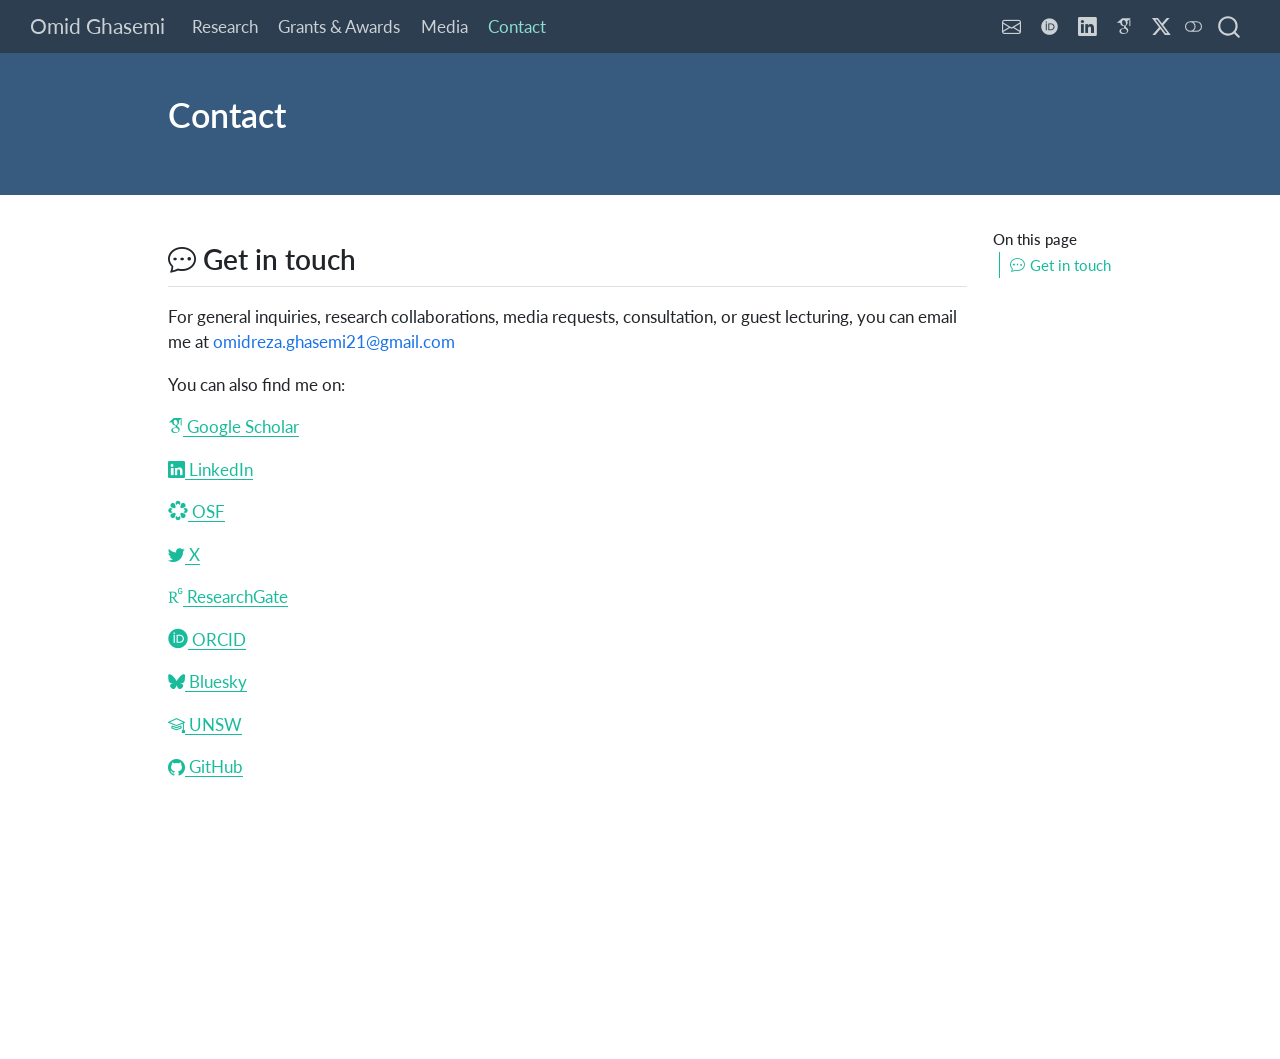
==== commit a0cb99cd: "template changed" ====
--- a/docs/contact.html
+++ b/docs/contact.html
@@ -34,6 +34,7 @@
 <script src="site_libs/quarto-html/quarto.js"></script>
 <script src="site_libs/quarto-html/popper.min.js"></script>
 <script src="site_libs/quarto-html/tippy.umd.min.js"></script>
+<script src="site_libs/quarto-html/anchor.min.js"></script>
 <link href="site_libs/quarto-html/tippy.css" rel="stylesheet">
 <link href="site_libs/quarto-html/quarto-syntax-highlighting.css" rel="stylesheet" class="quarto-color-scheme" id="quarto-text-highlighting-styles">
 <link href="site_libs/quarto-html/quarto-syntax-highlighting-dark.css" rel="prefetch" class="quarto-color-scheme quarto-color-alternate" id="quarto-text-highlighting-styles">
@@ -89,7 +90,7 @@
 <body class="nav-fixed">
 
 <div id="quarto-search-results"></div>
-  <header id="quarto-header" class="headroom fixed-top">
+  <header id="quarto-header" class="headroom fixed-top quarto-banner">
     <nav class="navbar navbar-expand-lg " data-bs-theme="dark">
       <div class="navbar-container container-fluid">
       <div class="navbar-brand-container mx-auto">
@@ -153,30 +154,44 @@
     </nav>
 </header>
 <!-- content -->
-<div id="quarto-content" class="quarto-container page-columns page-rows-contents page-layout-article page-navbar">
+<header id="title-block-header" class="quarto-title-block default page-columns page-full">
+  <div class="quarto-title-banner page-columns page-full">
+    <div class="quarto-title column-body">
+      <h1 class="title">Contact</h1>
+                      </div>
+  </div>
+    
+  
+  <div class="quarto-title-meta">
+
+      
+    
+      
+    </div>
+    
+  
+  </header><div id="quarto-content" class="quarto-container page-columns page-rows-contents page-layout-article page-navbar">
 <!-- sidebar -->
 <!-- margin-sidebar -->
     <div id="quarto-margin-sidebar" class="sidebar margin-sidebar">
         <nav id="TOC" role="doc-toc" class="toc-active">
     <h2 id="toc-title">On this page</h2>
+   
   <ul>
-  <li><a href="#get-in-touch" id="toc-get-in-touch" class="nav-link active" data-scroll-target="#get-in-touch">Get in touch</a></li>
+  <li><a href="#get-in-touch" id="toc-get-in-touch" class="nav-link active" data-scroll-target="#get-in-touch"><i class="bi bi-chat-dots"></i> Get in touch</a></li>
   </ul>
 </nav>
     </div>
 <!-- main -->
-<div class="quarto-about-jolla content">
- <header id="title-block-header" class="quarto-title-block default">
-<div class="quarto-title">
-<h1 class="title">Contact</h1>
-</div>
-<div class="quarto-title-meta">
-  </div>
-</header><main class="content" id="quarto-document-content">
+<main class="content quarto-banner-title-block" id="quarto-document-content">
+
+
+
+
 
 <section id="get-in-touch" class="level2">
-<h2 data-anchor-id="get-in-touch">Get in touch</h2>
-<p>For general inquiries, research collaborations, media requests, consultation, or guest lecturing, you can email me at <span class="contact-email"> <a href="mailto:omidreza.ghasemi21@gmail.com"> omidreza.ghasemi21@gmail.com </a> </span></p>
+<h2 class="anchored" data-anchor-id="get-in-touch"><i class="bi bi-chat-dots"></i> Get in touch</h2>
+<p>For general inquiries, research collaborations, media requests, consultation, or guest lecturing, you can email me at <span class="contact-email"><a href="mailto:omidreza.ghasemi21@gmail.com"> omidreza.ghasemi21@gmail.com </a></span></p>
 <p>You can also find me on:</p>
 <div class="contact-links">
 <p><a href="https://scholar.google.com.au/citations?user=LyL_5s8AAAAJ&amp;hl=en" target="_blank"> <i class="ai ai-google-scholar" style="font-size:1.2em;"></i> Google Scholar </a></p>
@@ -189,18 +204,11 @@
 <p><a href="https://www.unsw.edu.au/staff/omid-ghasemi" target="_blank"> <i class="bi bi-mortarboard"></i> UNSW </a></p>
 <p><a href="https://github.com/OmidGhasemi21" target="_blank"> <i class="bi bi-github"></i> GitHub </a></p>
 </div>
-<!--
-- <i class="bi bi-linkedin"></i> [LinkedIn](https://www.linkedin.com/in/omid-ghasemi-a55584338/)
-- <i class="bi bi-google"></i> [Google Scholar](https://scholar.google.com.au/citations?user=LyL_5s8AAAAJ&hl=en)
-- <i class="bi bi-globe"></i> [OSF](https://osf.io/kxf7p/)
-- <i class="bi bi-twitter-x"></i> [X (Twitter)](https://x.com/Omid_Ghasemi21)
--->
 
 
 </section>
-</main>  
-</div>
- <!-- /main -->
+
+</main> <!-- /main -->
 <script id="quarto-html-after-body" type="application/javascript">
 window.document.addEventListener("DOMContentLoaded", function (event) {
   const toggleBodyColorMode = (bsSheetEl) => {
@@ -365,6 +373,13 @@
   } else {
     toggleColorMode(false);
   }
+  const icon = "";
+  const anchorJS = new window.AnchorJS();
+  anchorJS.options = {
+    placement: 'right',
+    icon: icon
+  };
+  anchorJS.add('.anchored');
   const isCodeAnnotation = (el) => {
     for (const clz of el.classList) {
       if (clz.startsWith('code-annotation-')) {                     
@@ -419,7 +434,7 @@
   });
     var localhostRegex = new RegExp(/^(?:http|https):\/\/localhost\:?[0-9]*\//);
     var mailtoRegex = new RegExp(/^mailto:/);
-      var filterRegex = new RegExp('/' + window.location.host + '/');
+      var filterRegex = new RegExp("https:\/\/omidghasemi21\.github\.io\/OmidGhasemi\.github\.io");
     var isInternal = (href) => {
         return filterRegex.test(href) || localhostRegex.test(href) || mailtoRegex.test(href);
     }
--- a/docs/styles.css
+++ b/docs/styles.css
@@ -19,6 +19,29 @@
   padding-top: 4px;
   padding-bottom: 4px;
   min-height: 40px;
+}
+
+
+
+/* Light mode */
+body.quarto-light #title-block-header,
+body.quarto-light #title-block-header .quarto-title-banner,
+html[data-bs-theme="light"] #title-block-header,
+html[data-bs-theme="light"] #title-block-header .quarto-title-banner {
+  background-color: #375a7f !important;
+}
+
+/* Dark mode */
+body.quarto-dark #title-block-header,
+body.quarto-dark #title-block-header .quarto-title-banner,
+html[data-bs-theme="dark"] #title-block-header,
+html[data-bs-theme="dark"] #title-block-header .quarto-title-banner {
+  background-color: #2c3e50 !important;
+}
+
+/* Ensure text is readable */
+#title-block-header h1.title {
+  color: #ffffff !important;
 }
 
 /* edit the index page, image, and columns of texts */
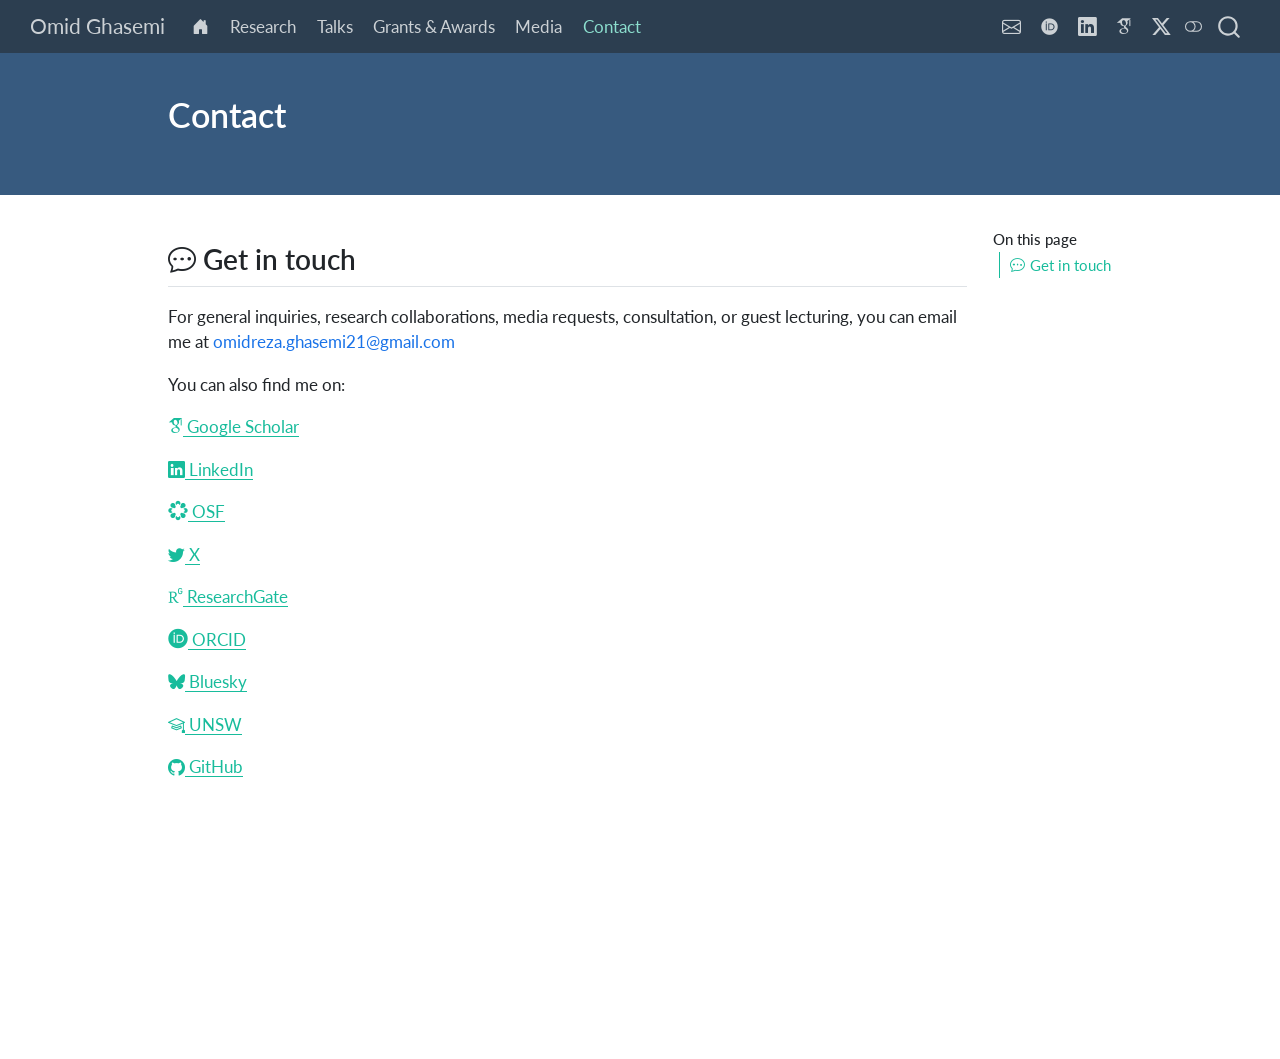
==== commit 64627f64: "talks added" ====
--- a/docs/contact.html
+++ b/docs/contact.html
@@ -7,7 +7,7 @@
 <meta name="viewport" content="width=device-width, initial-scale=1.0, user-scalable=yes">
 
 
-<title>Omid Ghasemi - Contact</title>
+<title>Contact | Omid Ghasemi</title>
 <style>
 code{white-space: pre-wrap;}
 span.smallcaps{font-variant: small-caps;}
@@ -105,8 +105,17 @@
           <div class="collapse navbar-collapse" id="navbarCollapse">
             <ul class="navbar-nav navbar-nav-scroll me-auto">
   <li class="nav-item">
+    <a class="nav-link" href="./index.html"> <i class="bi bi-house-door-fill" role="img">
+</i> 
+<span class="menu-text"> </span></a>
+  </li>  
+  <li class="nav-item">
     <a class="nav-link" href="./research.html"> 
 <span class="menu-text">Research</span></a>
+  </li>  
+  <li class="nav-item">
+    <a class="nav-link" href="./talks.html"> 
+<span class="menu-text">Talks</span></a>
   </li>  
   <li class="nav-item">
     <a class="nav-link" href="./grants.html"> 
--- a/docs/styles.css
+++ b/docs/styles.css
@@ -24,19 +24,29 @@
 
 
 /* Light mode */
+html.quarto-light #title-block-header,
+html.quarto-light #title-block-header .quarto-title-banner,
 body.quarto-light #title-block-header,
-body.quarto-light #title-block-header .quarto-title-banner,
-html[data-bs-theme="light"] #title-block-header,
-html[data-bs-theme="light"] #title-block-header .quarto-title-banner {
+body.quarto-light #title-block-header .quarto-title-banner {
   background-color: #375a7f !important;
 }
 
 /* Dark mode */
+html.quarto-dark #title-block-header,
+html.quarto-dark #title-block-header .quarto-title-banner,
 body.quarto-dark #title-block-header,
-body.quarto-dark #title-block-header .quarto-title-banner,
-html[data-bs-theme="dark"] #title-block-header,
-html[data-bs-theme="dark"] #title-block-header .quarto-title-banner {
+body.quarto-dark #title-block-header .quarto-title-banner {
   background-color: #2c3e50 !important;
+}
+
+/* fallback */
+#title-block-header,
+#title-block-header .quarto-title-banner {
+  background-color: #375a7f !important;
+}
+
+#title-block-header h1.title {
+  color: white !important;
 }
 
 /* Ensure text is readable */
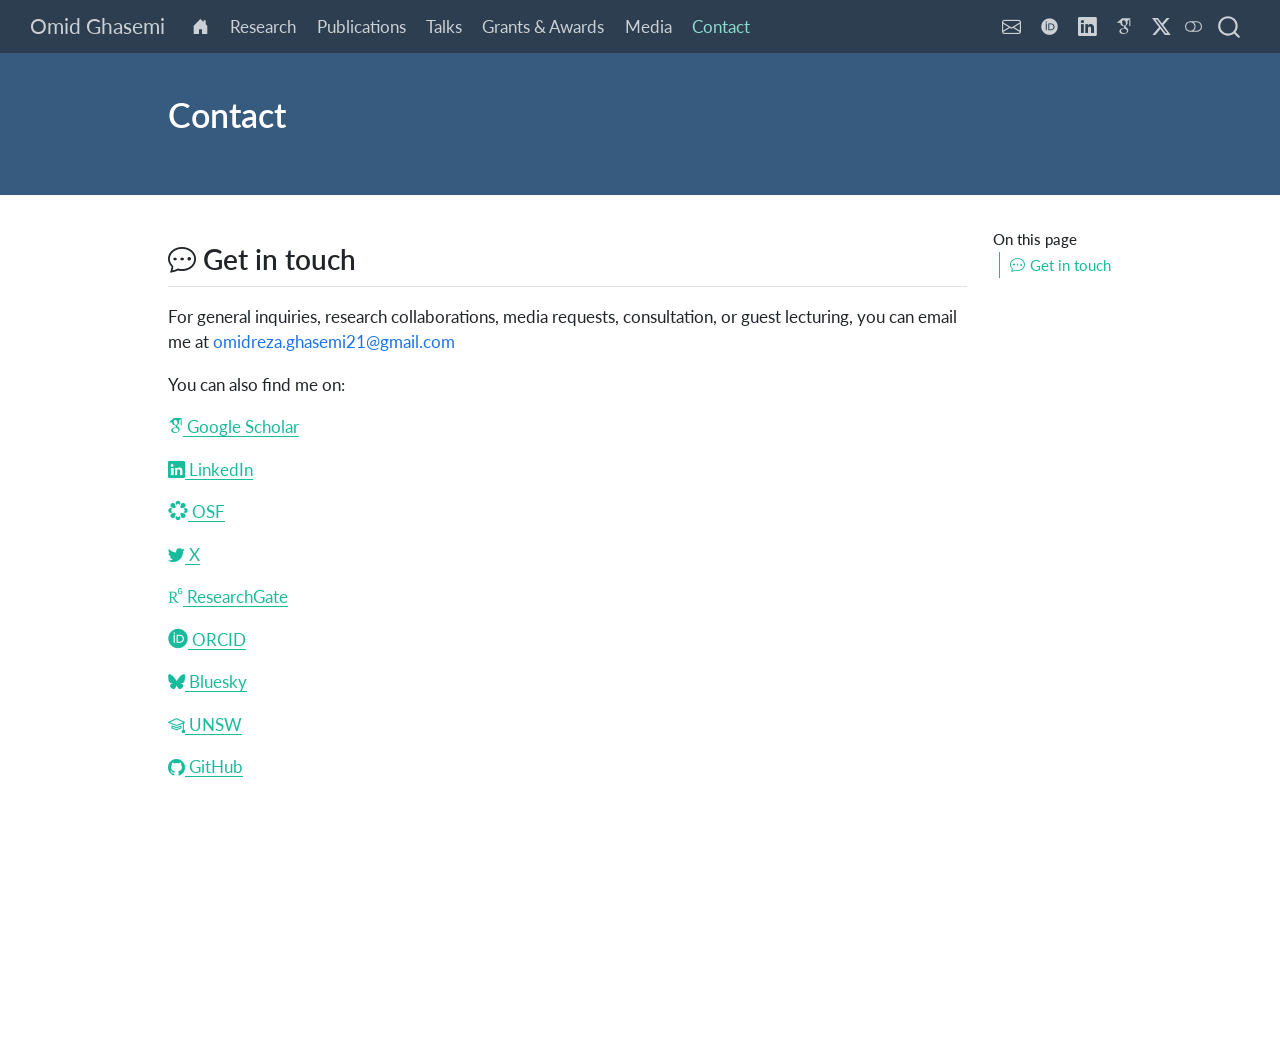
==== commit 49c2deba: "research theme added" ====
--- a/docs/contact.html
+++ b/docs/contact.html
@@ -114,6 +114,10 @@
 <span class="menu-text">Research</span></a>
   </li>  
   <li class="nav-item">
+    <a class="nav-link" href="./publications.html"> 
+<span class="menu-text">Publications</span></a>
+  </li>  
+  <li class="nav-item">
     <a class="nav-link" href="./talks.html"> 
 <span class="menu-text">Talks</span></a>
   </li>  
